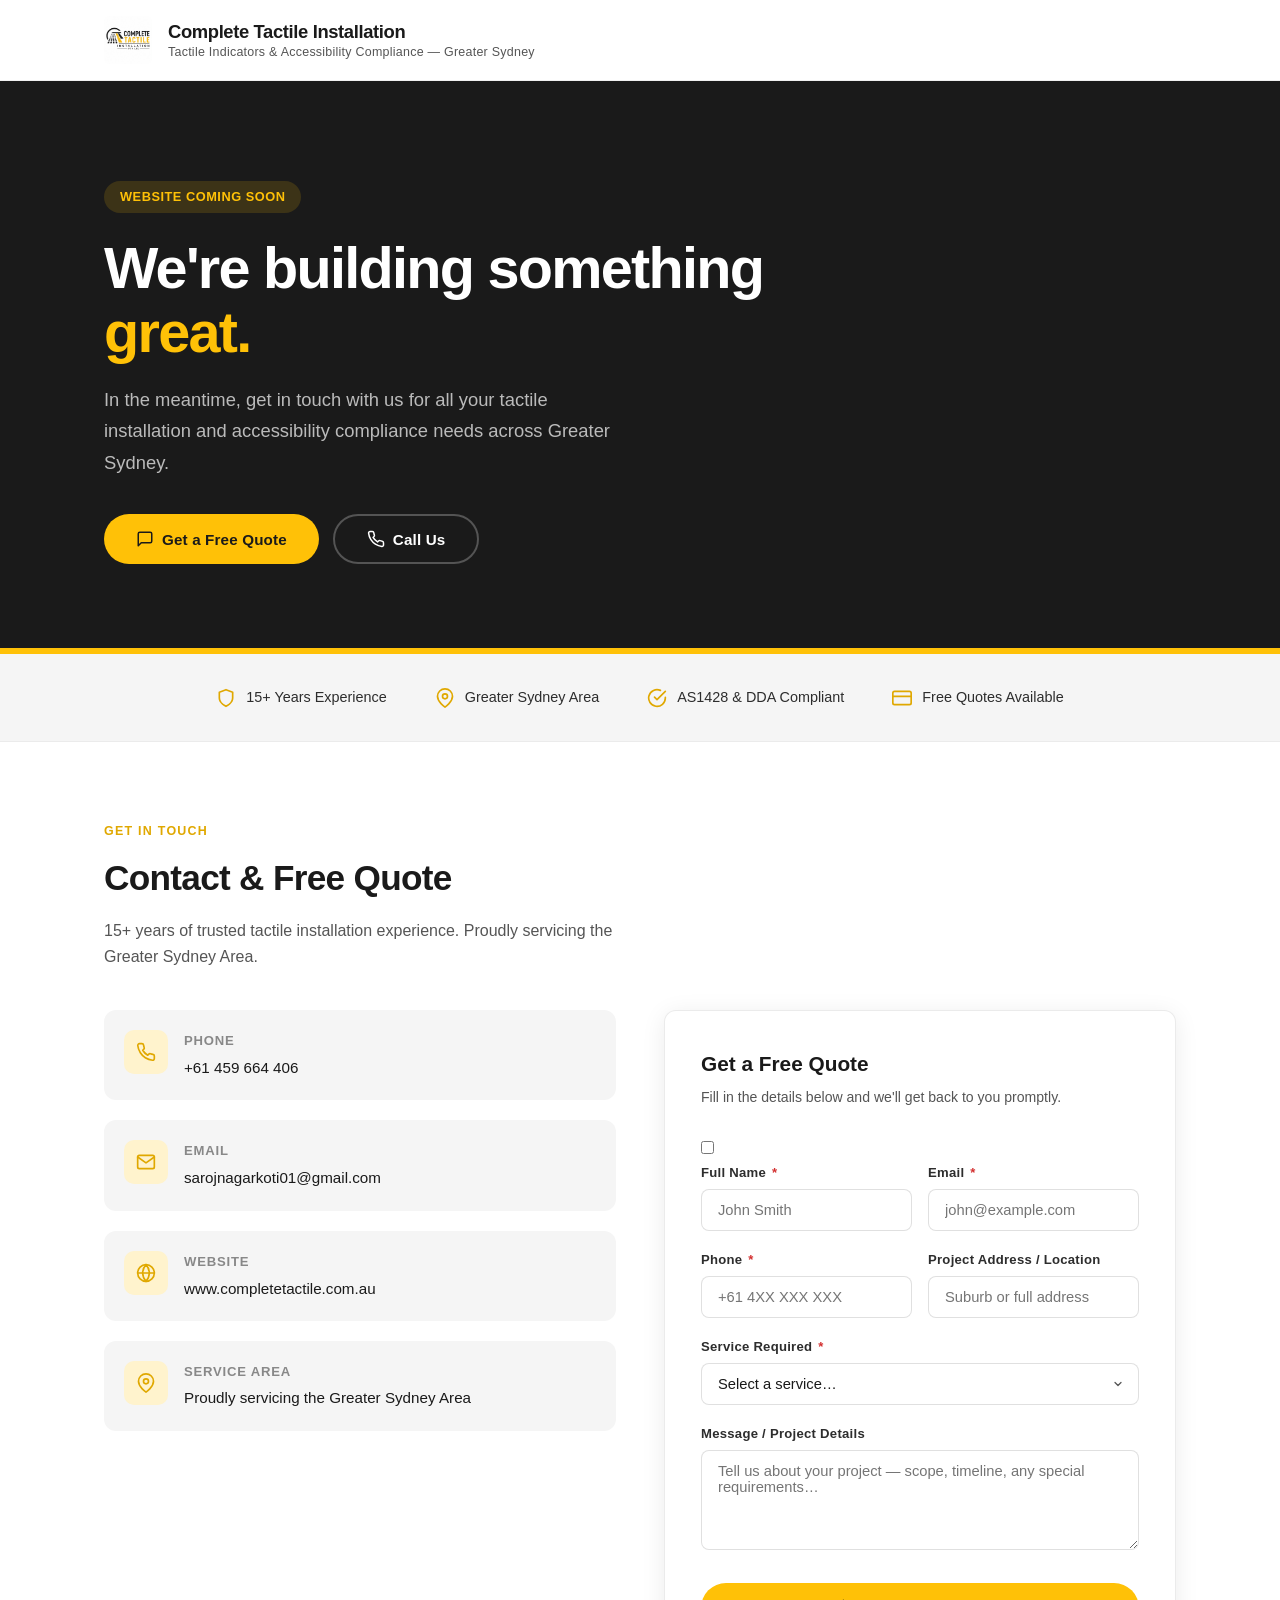
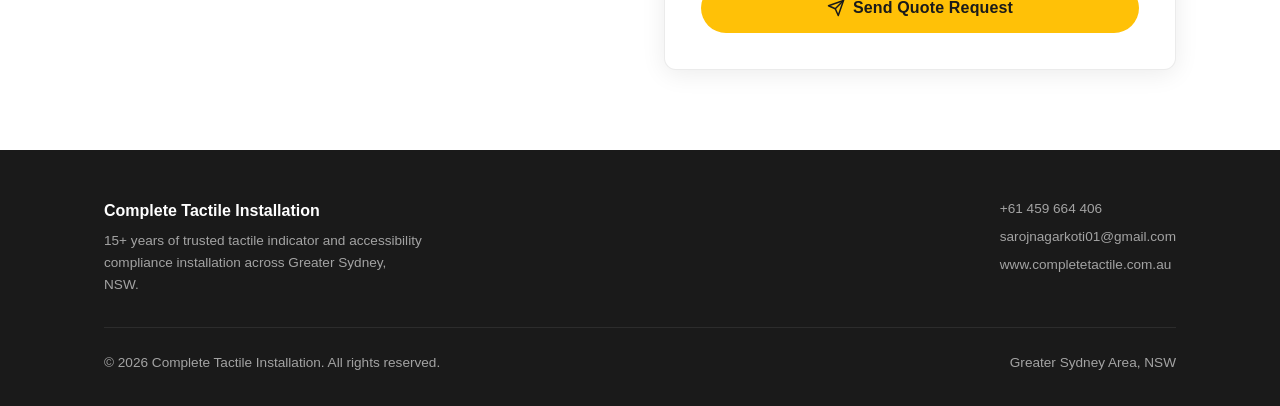
==== index.html @ 3308f2a1 "Initial commit: Complete Tactile Installation - Coming Soon landing page" ====
<!DOCTYPE html>
<html lang="en">
<head>
  <meta charset="UTF-8">
  <meta name="viewport" content="width=device-width, initial-scale=1.0">
  <title>Complete Tactile Installation | Coming Soon — Trusted Tactile & Accessibility Experts in Greater Sydney</title>
  <meta name="description" content="Complete Tactile Installation — 15+ years of trusted tactile ground surface indicator installation across Greater Sydney. TGSIs, stair nosing, braille signage, and AS1428 compliance. Website coming soon.">
  <meta name="robots" content="index, follow">

  <!-- Security Headers -->
  <meta http-equiv="Content-Security-Policy" content="default-src 'self'; style-src 'self' https://fonts.googleapis.com; font-src 'self' https://fonts.gstatic.com; img-src 'self' data:; script-src 'self'; connect-src https://api.web3forms.com;">
  <meta http-equiv="X-Content-Type-Options" content="nosniff">
  <meta http-equiv="X-Frame-Options" content="DENY">
  <meta name="referrer" content="strict-origin-when-cross-origin">

  <!-- Open Graph -->
  <meta property="og:title" content="Complete Tactile Installation | Coming Soon">
  <meta property="og:description" content="15+ years of trusted tactile indicator & accessibility compliance installation across Greater Sydney. Website coming soon — get in touch today.">
  <meta property="og:image" content="https://www.completetactile.com.au/images/logo.png">
  <meta property="og:url" content="https://www.completetactile.com.au">
  <meta property="og:type" content="website">

  <link rel="icon" type="image/png" href="images/logo.png">
  <link rel="preconnect" href="https://fonts.googleapis.com">
  <link rel="preconnect" href="https://fonts.gstatic.com" crossorigin>
  <link href="https://fonts.googleapis.com/css2?family=Poppins:wght@300;400;500;600;700&display=swap" rel="stylesheet">
  <link rel="stylesheet" href="css/style.css">

  <!--
    ============================================================
    FUTURE EXPANSION NOTES
    ============================================================
    Future pages:
      - Home
      - About Us (15 years experience story)
      - Services (full list below)
      - Gallery
      - Service Areas
      - Contact

    Full services list to add:
      - Tactile Ground Surface Indicators (TGSIs) — studs & strips
      - Directional & Warning Tactiles
      - Integrated Tactiles (stainless steel / aluminium)
      - Stair Nosing & Edging
      - Carpet Tactile Systems
      - Thresholds & Transition Strips
      - Handrail Tactile Indicators
      - Braille & Tactile Signage
      - Slip-Resistant Flooring Solutions
      - Urban Edge Protectors
      - Compliance Consultation (AS1428.1 / AS1428.4.1 / NCC / DDA)
      - Commercial / Government / Education / Aged Care / Retail Installations
      - Supply & Installation
      - Maintenance & Repairs

    Reference site for styling direction: dtac.com.au
    ============================================================
  -->
</head>
<body>

  <!-- ====== HEADER ====== -->
  <header class="site-header">
    <div class="container">
      <div class="header-inner">
        <img src="images/logo.png" alt="Complete Tactile Installation logo" width="48" height="48" loading="eager">
        <h1>Complete Tactile Installation<span>Tactile Indicators &amp; Accessibility Compliance — Greater Sydney</span></h1>
      </div>
    </div>
  </header>

  <!-- ====== HERO ====== -->
  <section class="hero">
    <div class="container">
      <div class="hero-content">
        <div class="hero-badge">Website Coming Soon</div>
        <h2>We're building something <em>great.</em></h2>
        <p>In the meantime, get in touch with us for all your tactile installation and accessibility compliance needs across Greater Sydney.</p>
        <div class="hero-actions">
          <button type="button" class="btn btn-gold" id="heroQuoteBtn">
            <svg xmlns="http://www.w3.org/2000/svg" width="18" height="18" viewBox="0 0 24 24" fill="none" stroke="currentColor" stroke-width="2" stroke-linecap="round" stroke-linejoin="round"><path d="M21 15a2 2 0 0 1-2 2H7l-4 4V5a2 2 0 0 1 2-2h14a2 2 0 0 1 2 2z"/></svg>
            Get a Free Quote
          </button>
          <button type="button" class="btn btn-outline" id="heroCallBtn">
            <svg xmlns="http://www.w3.org/2000/svg" width="18" height="18" viewBox="0 0 24 24" fill="none" stroke="currentColor" stroke-width="2" stroke-linecap="round" stroke-linejoin="round"><path d="M22 16.92v3a2 2 0 0 1-2.18 2 19.79 19.79 0 0 1-8.63-3.07 19.5 19.5 0 0 1-6-6A19.79 19.79 0 0 1 2.12 4.18 2 2 0 0 1 4.11 2h3a2 2 0 0 1 2 1.72c.127.96.361 1.903.7 2.81a2 2 0 0 1-.45 2.11L8.09 9.91a16 16 0 0 0 6 6l1.27-1.27a2 2 0 0 1 2.11-.45c.907.339 1.85.573 2.81.7A2 2 0 0 1 22 16.92z"/></svg>
            Call Us
          </button>
        </div>
      </div>
    </div>
  </section>

  <!-- ====== TRUST BAR ====== -->
  <div class="trust-bar">
    <div class="container">
      <div class="trust-items">
        <div class="trust-item">
          <svg xmlns="http://www.w3.org/2000/svg" width="20" height="20" viewBox="0 0 24 24" fill="none" stroke="currentColor" stroke-width="2" stroke-linecap="round" stroke-linejoin="round"><path d="M12 22s8-4 8-10V5l-8-3-8 3v7c0 6 8 10 8 10z"/></svg>
          15+ Years Experience
        </div>
        <div class="trust-item">
          <svg xmlns="http://www.w3.org/2000/svg" width="20" height="20" viewBox="0 0 24 24" fill="none" stroke="currentColor" stroke-width="2" stroke-linecap="round" stroke-linejoin="round"><path d="M21 10c0 7-9 13-9 13s-9-6-9-13a9 9 0 0 1 18 0z"/><circle cx="12" cy="10" r="3"/></svg>
          Greater Sydney Area
        </div>
        <div class="trust-item">
          <svg xmlns="http://www.w3.org/2000/svg" width="20" height="20" viewBox="0 0 24 24" fill="none" stroke="currentColor" stroke-width="2" stroke-linecap="round" stroke-linejoin="round"><path d="M22 11.08V12a10 10 0 1 1-5.93-9.14"/><polyline points="22 4 12 14.01 9 11.01"/></svg>
          AS1428 &amp; DDA Compliant
        </div>
        <div class="trust-item">
          <svg xmlns="http://www.w3.org/2000/svg" width="20" height="20" viewBox="0 0 24 24" fill="none" stroke="currentColor" stroke-width="2" stroke-linecap="round" stroke-linejoin="round"><rect x="1" y="4" width="22" height="16" rx="2" ry="2"/><line x1="1" y1="10" x2="23" y2="10"/></svg>
          Free Quotes Available
        </div>
      </div>
    </div>
  </div>

  <!-- ====== CONTACT + QUOTE FORM ====== -->
  <section class="contact-section" id="contact">
    <div class="container">
      <p class="section-label">Get In Touch</p>
      <h2 class="section-title">Contact &amp; Free Quote</h2>
      <p class="section-subtitle">15+ years of trusted tactile installation experience. Proudly servicing the Greater Sydney Area.</p>

      <div class="contact-grid">

        <!-- Contact Details -->
        <div class="contact-details">
          <div class="contact-card">
            <div class="contact-card-icon">
              <svg xmlns="http://www.w3.org/2000/svg" width="20" height="20" viewBox="0 0 24 24" fill="none" stroke="currentColor" stroke-width="2" stroke-linecap="round" stroke-linejoin="round"><path d="M22 16.92v3a2 2 0 0 1-2.18 2 19.79 19.79 0 0 1-8.63-3.07 19.5 19.5 0 0 1-6-6A19.79 19.79 0 0 1 2.12 4.18 2 2 0 0 1 4.11 2h3a2 2 0 0 1 2 1.72c.127.96.361 1.903.7 2.81a2 2 0 0 1-.45 2.11L8.09 9.91a16 16 0 0 0 6 6l1.27-1.27a2 2 0 0 1 2.11-.45c.907.339 1.85.573 2.81.7A2 2 0 0 1 22 16.92z"/></svg>
            </div>
            <div class="contact-card-body">
              <h3>Phone</h3>
              <a href="tel:+61459664406">+61 459 664 406</a>
            </div>
          </div>

          <div class="contact-card">
            <div class="contact-card-icon">
              <svg xmlns="http://www.w3.org/2000/svg" width="20" height="20" viewBox="0 0 24 24" fill="none" stroke="currentColor" stroke-width="2" stroke-linecap="round" stroke-linejoin="round"><path d="M4 4h16c1.1 0 2 .9 2 2v12c0 1.1-.9 2-2 2H4c-1.1 0-2-.9-2-2V6c0-1.1.9-2 2-2z"/><polyline points="22,6 12,13 2,6"/></svg>
            </div>
            <div class="contact-card-body">
              <h3>Email</h3>
              <a href="mailto:sarojnagarkoti01@gmail.com">sarojnagarkoti01@gmail.com</a>
            </div>
          </div>

          <div class="contact-card">
            <div class="contact-card-icon">
              <svg xmlns="http://www.w3.org/2000/svg" width="20" height="20" viewBox="0 0 24 24" fill="none" stroke="currentColor" stroke-width="2" stroke-linecap="round" stroke-linejoin="round"><circle cx="12" cy="12" r="10"/><line x1="2" y1="12" x2="22" y2="12"/><path d="M12 2a15.3 15.3 0 0 1 4 10 15.3 15.3 0 0 1-4 10 15.3 15.3 0 0 1-4-10 15.3 15.3 0 0 1 4-10z"/></svg>
            </div>
            <div class="contact-card-body">
              <h3>Website</h3>
              <a href="https://www.completetactile.com.au">www.completetactile.com.au</a>
            </div>
          </div>

          <div class="contact-card">
            <div class="contact-card-icon">
              <svg xmlns="http://www.w3.org/2000/svg" width="20" height="20" viewBox="0 0 24 24" fill="none" stroke="currentColor" stroke-width="2" stroke-linecap="round" stroke-linejoin="round"><path d="M21 10c0 7-9 13-9 13s-9-6-9-13a9 9 0 0 1 18 0z"/><circle cx="12" cy="10" r="3"/></svg>
            </div>
            <div class="contact-card-body">
              <h3>Service Area</h3>
              <p>Proudly servicing the Greater Sydney Area</p>
            </div>
          </div>
        </div>

        <!-- Quote Form -->
        <div class="quote-form" id="quote-form">
          <h3>Get a Free Quote</h3>
          <p>Fill in the details below and we'll get back to you promptly.</p>

          <form id="quoteForm" action="https://api.web3forms.com/submit" method="POST" novalidate>

            <!-- Web3Forms access key — replace with your key from https://web3forms.com -->
            <input type="hidden" name="access_key" value="4daf20bf-09f9-4e9e-9182-33803d2c08d2">
            <input type="hidden" name="subject" value="New Quote Request - Complete Tactile Installation">
            <input type="hidden" name="redirect" value="https://www.completetactile.com.au/thank-you.html">

            <!-- Honeypot — spam protection -->
            <input type="checkbox" name="botcheck" style="display:none;">

            <div class="form-row">
              <div class="form-group">
                <label for="q_name">Full Name <span class="required">*</span></label>
                <input type="text" id="q_name" name="name" required autocomplete="name" placeholder="John Smith">
                <div class="form-error" id="err-name">Please enter your name.</div>
              </div>
              <div class="form-group">
                <label for="q_email">Email <span class="required">*</span></label>
                <input type="email" id="q_email" name="email" required autocomplete="email" placeholder="john@example.com">
                <div class="form-error" id="err-email">Please enter a valid email.</div>
              </div>
            </div>

            <div class="form-row">
              <div class="form-group">
                <label for="q_phone">Phone <span class="required">*</span></label>
                <input type="tel" id="q_phone" name="phone" required autocomplete="tel" placeholder="+61 4XX XXX XXX">
                <div class="form-error" id="err-phone">Please enter a valid phone number.</div>
              </div>
              <div class="form-group">
                <label for="q_location">Project Address / Location</label>
                <input type="text" id="q_location" name="location" autocomplete="street-address" placeholder="Suburb or full address">
              </div>
            </div>

            <div class="form-group">
              <label for="q_service">Service Required <span class="required">*</span></label>
              <select id="q_service" name="service" required>
                <option value="" disabled selected>Select a service…</option>
                <option value="tgsi-studs-strips">TGSIs — Studs &amp; Strips</option>
                <option value="directional-warning">Directional &amp; Warning Tactiles</option>
                <option value="integrated-tactiles">Integrated Tactiles (SS / Aluminium)</option>
                <option value="stair-nosing">Stair Nosing &amp; Edging</option>
                <option value="carpet-tactile">Carpet Tactile Systems</option>
                <option value="thresholds">Thresholds &amp; Transition Strips</option>
                <option value="handrail-tactile">Handrail Tactile Indicators</option>
                <option value="braille-signage">Braille &amp; Tactile Signage</option>
                <option value="slip-resistant">Slip-Resistant Flooring</option>
                <option value="compliance">Compliance Consultation</option>
                <option value="maintenance">Maintenance &amp; Repairs</option>
                <option value="other">Other</option>
              </select>
              <div class="form-error" id="err-service">Please select a service.</div>
            </div>

            <div class="form-group">
              <label for="q_message">Message / Project Details</label>
              <textarea id="q_message" name="message" placeholder="Tell us about your project — scope, timeline, any special requirements…"></textarea>
            </div>

            <button type="submit" class="btn btn-gold btn-submit">
              <svg xmlns="http://www.w3.org/2000/svg" width="18" height="18" viewBox="0 0 24 24" fill="none" stroke="currentColor" stroke-width="2" stroke-linecap="round" stroke-linejoin="round"><line x1="22" y1="2" x2="11" y2="13"/><polygon points="22 2 15 22 11 13 2 9 22 2"/></svg>
              Send Quote Request
            </button>
          </form>

          <!-- Status messages (shown after submission) -->
          <div class="form-status" id="formStatus" role="alert"></div>
        </div>
      </div>
    </div>
  </section>

  <!-- ====== FOOTER ====== -->
  <footer class="site-footer">
    <div class="container">
      <div class="footer-top">
        <div class="footer-brand">
          <h3>Complete Tactile Installation</h3>
          <p>15+ years of trusted tactile indicator and accessibility compliance installation across Greater Sydney, NSW.</p>
        </div>
        <div class="footer-contact">
          <a href="tel:+61459664406">+61 459 664 406</a>
          <a href="mailto:sarojnagarkoti01@gmail.com">sarojnagarkoti01@gmail.com</a>
          <a href="https://www.completetactile.com.au">www.completetactile.com.au</a>
        </div>
      </div>
      <div class="footer-bottom">
        <p>&copy; 2026 Complete Tactile Installation. All rights reserved.</p>
        <p>Greater Sydney Area, NSW</p>
      </div>
    </div>
  </footer>

  <!-- ====== CONFIRMATION MODAL ====== -->
  <div class="modal-overlay" id="confirmModal" role="dialog" aria-modal="true" aria-labelledby="modalTitle">
    <div class="modal-box">
      <h3 id="modalTitle"></h3>
      <p id="modalDesc"></p>
      <div class="modal-detail" id="modalDetail"></div>
      <div class="modal-actions">
        <button type="button" class="btn btn-cancel" id="modalCancel">Cancel</button>
        <a href="#" class="btn btn-gold" id="modalConfirm">Proceed</a>
      </div>
    </div>
  </div>

  <script src="js/main.js"></script>
</body>
</html>
---- css/style.css ----
/* ========================================
   Complete Tactile Installation — Main Stylesheet
   ======================================== */

*, *::before, *::after { margin: 0; padding: 0; box-sizing: border-box; }

:root {
  --gold: #FFC107;
  --gold-dark: #E0A800;
  --gold-light: #FFF3CD;
  --black: #1A1A1A;
  --charcoal: #2D2D2D;
  --grey-dark: #555;
  --grey: #888;
  --grey-light: #F5F5F5;
  --white: #FFFFFF;
  --font: 'Poppins', sans-serif;
  --radius: 12px;
  --radius-sm: 8px;
  --shadow: 0 4px 24px rgba(0,0,0,0.08);
  --shadow-lg: 0 8px 40px rgba(0,0,0,0.12);
  --transition: 0.25s ease;
}

html { scroll-behavior: smooth; }

body {
  font-family: var(--font);
  color: var(--black);
  background: var(--white);
  line-height: 1.6;
  -webkit-font-smoothing: antialiased;
}

/* --- Utility --- */
.container { width: 100%; max-width: 1120px; margin: 0 auto; padding: 0 24px; }
.sr-only { position: absolute; width: 1px; height: 1px; padding: 0; margin: -1px; overflow: hidden; clip: rect(0,0,0,0); border: 0; }

/* --- Header --- */
.site-header {
  position: sticky; top: 0; z-index: 100;
  background: var(--white);
  border-bottom: 1px solid rgba(0,0,0,0.06);
  padding: 16px 0;
}
.header-inner {
  display: flex; align-items: center; gap: 16px;
}
.site-header img {
  height: 48px; width: auto;
  border-radius: 6px;
}
.site-header h1 {
  font-size: 1.15rem; font-weight: 600;
  color: var(--black); letter-spacing: -0.02em;
  line-height: 1.3;
}
.site-header h1 span {
  display: block; font-weight: 400; font-size: 0.78rem;
  color: var(--grey-dark); letter-spacing: 0.02em;
}

/* --- Hero --- */
.hero {
  background: var(--black);
  color: var(--white);
  padding: 100px 0 90px;
  position: relative;
  overflow: hidden;
}
.hero::after {
  content: '';
  position: absolute; bottom: 0; left: 0; right: 0;
  height: 6px; background: var(--gold);
}
.hero-content { max-width: 680px; }
.hero-badge {
  display: inline-block;
  background: rgba(255,193,7,0.15);
  color: var(--gold);
  font-size: 0.8rem; font-weight: 600;
  padding: 6px 16px; border-radius: 100px;
  margin-bottom: 24px; letter-spacing: 0.04em;
  text-transform: uppercase;
}
.hero h2 {
  font-size: clamp(2.4rem, 5vw, 3.6rem);
  font-weight: 700; line-height: 1.1;
  letter-spacing: -0.03em;
  margin-bottom: 20px;
}
.hero h2 em {
  font-style: normal; color: var(--gold);
}
.hero p {
  font-size: 1.15rem; color: rgba(255,255,255,0.7);
  max-width: 520px; line-height: 1.7;
  margin-bottom: 36px;
}
.hero-actions { display: flex; flex-wrap: wrap; gap: 14px; }

/* --- Buttons --- */
.btn {
  display: inline-flex; align-items: center; gap: 8px;
  font-family: var(--font); font-size: 0.95rem; font-weight: 600;
  padding: 14px 32px; border-radius: 100px;
  text-decoration: none; border: none;
  cursor: pointer; transition: all var(--transition);
  letter-spacing: 0.01em;
}
.btn-gold {
  background: var(--gold); color: var(--black);
}
.btn-gold:hover { background: var(--gold-dark); transform: translateY(-2px); box-shadow: 0 6px 20px rgba(255,193,7,0.35); }
.btn-gold:focus-visible { outline: 3px solid var(--gold); outline-offset: 3px; }

.btn-outline {
  background: transparent; color: var(--white);
  border: 2px solid rgba(255,255,255,0.25);
}
.btn-outline:hover { border-color: var(--white); background: rgba(255,255,255,0.06); }
.btn-outline:focus-visible { outline: 3px solid var(--white); outline-offset: 3px; }

/* --- Trust Bar --- */
.trust-bar {
  background: var(--grey-light);
  padding: 32px 0;
  border-bottom: 1px solid rgba(0,0,0,0.04);
}
.trust-items {
  display: flex; flex-wrap: wrap; justify-content: center;
  gap: 32px 48px; text-align: center;
}
.trust-item {
  display: flex; align-items: center; gap: 10px;
  font-size: 0.9rem; font-weight: 500; color: var(--charcoal);
}
.trust-item svg { flex-shrink: 0; color: var(--gold-dark); }

/* --- Contact Section --- */
.contact-section {
  padding: 80px 0;
}
.section-label {
  font-size: 0.78rem; font-weight: 600;
  text-transform: uppercase; letter-spacing: 0.1em;
  color: var(--gold-dark); margin-bottom: 8px;
}
.section-title {
  font-size: clamp(1.6rem, 3vw, 2.2rem);
  font-weight: 700; letter-spacing: -0.02em;
  margin-bottom: 12px; color: var(--black);
}
.section-subtitle {
  font-size: 1rem; color: var(--grey-dark);
  max-width: 520px; margin-bottom: 40px;
}
.contact-grid {
  display: grid;
  grid-template-columns: 1fr 1fr;
  gap: 48px;
}
.contact-details { display: flex; flex-direction: column; gap: 20px; }
.contact-card {
  display: flex; align-items: flex-start; gap: 16px;
  padding: 20px; border-radius: var(--radius);
  background: var(--grey-light);
  transition: box-shadow var(--transition);
}
.contact-card:hover { box-shadow: var(--shadow); }
.contact-card-icon {
  width: 44px; height: 44px; border-radius: 10px;
  background: var(--gold-light); color: var(--gold-dark);
  display: flex; align-items: center; justify-content: center;
  flex-shrink: 0;
}
.contact-card-body h3 {
  font-size: 0.82rem; font-weight: 600;
  text-transform: uppercase; letter-spacing: 0.06em;
  color: var(--grey); margin-bottom: 4px;
}
.contact-card-body a, .contact-card-body p {
  font-size: 0.95rem; color: var(--black);
  text-decoration: none; font-weight: 500;
}
.contact-card-body a:hover { color: var(--gold-dark); }

/* --- Quote Form --- */
.quote-form {
  background: var(--white);
  border: 1px solid rgba(0,0,0,0.08);
  border-radius: var(--radius);
  padding: 36px;
  box-shadow: var(--shadow);
}
.quote-form h3 {
  font-size: 1.3rem; font-weight: 700;
  margin-bottom: 6px; color: var(--black);
}
.quote-form > p {
  font-size: 0.88rem; color: var(--grey-dark);
  margin-bottom: 28px;
}
.form-group { margin-bottom: 18px; }
.form-group label {
  display: block; font-size: 0.82rem; font-weight: 600;
  color: var(--charcoal); margin-bottom: 6px;
  letter-spacing: 0.02em;
}
.form-group label .required { color: #D32F2F; margin-left: 2px; }
.form-group input,
.form-group select,
.form-group textarea {
  width: 100%; font-family: var(--font);
  font-size: 0.92rem; padding: 12px 16px;
  border: 1.5px solid rgba(0,0,0,0.12);
  border-radius: var(--radius-sm);
  background: var(--white); color: var(--black);
  transition: border-color var(--transition), box-shadow var(--transition);
  -webkit-appearance: none; appearance: none;
}
.form-group input:focus,
.form-group select:focus,
.form-group textarea:focus {
  outline: none;
  border-color: var(--gold);
  box-shadow: 0 0 0 3px rgba(255,193,7,0.2);
}
.form-group input.invalid,
.form-group select.invalid,
.form-group textarea.invalid {
  border-color: #D32F2F;
}
.form-group textarea { resize: vertical; min-height: 100px; }
.form-group select {
  background-image: url("data:image/svg+xml,%3Csvg xmlns='http://www.w3.org/2000/svg' width='12' height='12' viewBox='0 0 24 24' fill='none' stroke='%23555' stroke-width='2.5' stroke-linecap='round' stroke-linejoin='round'%3E%3Cpolyline points='6 9 12 15 18 9'/%3E%3C/svg%3E");
  background-repeat: no-repeat;
  background-position: right 14px center;
  padding-right: 40px;
}
.form-error {
  font-size: 0.78rem; color: #D32F2F;
  margin-top: 4px; display: none;
}
.form-row { display: grid; grid-template-columns: 1fr 1fr; gap: 16px; }

/* --- Confirmation Modal --- */
.modal-overlay {
  display: none; position: fixed; inset: 0; z-index: 1000;
  background: rgba(0,0,0,0.55); backdrop-filter: blur(4px);
  align-items: center; justify-content: center; padding: 24px;
}
.modal-overlay.active { display: flex; }
.modal-box {
  background: var(--white); border-radius: var(--radius);
  padding: 36px; max-width: 440px; width: 100%;
  box-shadow: var(--shadow-lg); text-align: center;
}
.modal-box h3 { font-size: 1.15rem; font-weight: 700; margin-bottom: 8px; }
.modal-box p { font-size: 0.92rem; color: var(--grey-dark); margin-bottom: 6px; line-height: 1.6; }
.modal-box .modal-detail {
  font-size: 1.05rem; font-weight: 600; color: var(--black);
  margin: 12px 0 24px; word-break: break-all;
}
.modal-box .modal-detail a {
  color: var(--gold-dark); text-decoration: none;
}
.modal-box .modal-detail a:hover { text-decoration: underline; }
.modal-actions { display: flex; gap: 12px; justify-content: center; }
.modal-actions .btn { font-size: 0.88rem; padding: 12px 28px; }
.btn-cancel {
  background: var(--grey-light); color: var(--charcoal);
}
.btn-cancel:hover { background: #e8e8e8; }

/* --- Form Status Messages --- */
.form-status {
  display: none; text-align: center; padding: 24px 20px;
  border-radius: var(--radius-sm); margin-top: 16px;
  font-size: 0.9rem; font-weight: 500;
}
.form-status.status-success {
  display: block; background: #E8F5E9; color: #2E7D32;
  border: 1px solid #C8E6C9;
}
.form-status.status-error {
  display: block; background: #FFEBEE; color: #C62828;
  border: 1px solid #FFCDD2;
}
.form-status.status-loading {
  display: block; background: var(--grey-light); color: var(--charcoal);
}

.btn-submit {
  width: 100%; justify-content: center;
  margin-top: 8px; font-size: 1rem;
  padding: 16px 32px;
}

/* --- Footer --- */
.site-footer {
  background: var(--black); color: rgba(255,255,255,0.6);
  padding: 48px 0 32px; font-size: 0.85rem;
}
.footer-top {
  display: flex; flex-wrap: wrap; justify-content: space-between;
  gap: 24px; padding-bottom: 32px;
  border-bottom: 1px solid rgba(255,255,255,0.08);
  margin-bottom: 24px;
}
.footer-brand h3 {
  color: var(--white); font-size: 1rem; font-weight: 600;
  margin-bottom: 6px;
}
.footer-brand p { max-width: 320px; line-height: 1.6; }
.footer-contact { display: flex; flex-direction: column; gap: 6px; }
.footer-contact a {
  color: rgba(255,255,255,0.6); text-decoration: none;
  transition: color var(--transition);
}
.footer-contact a:hover { color: var(--gold); }
.footer-bottom {
  display: flex; flex-wrap: wrap; justify-content: space-between;
  gap: 12px; align-items: center;
}
.footer-bottom a { color: var(--gold); text-decoration: none; }

/* --- Thank You Page --- */
.thank-you-main {
  flex: 1; display: flex; align-items: center; justify-content: center;
  padding: 60px 24px;
}
.thank-you-card {
  text-align: center; max-width: 520px;
}
.thank-you-icon {
  width: 80px; height: 80px; border-radius: 50%;
  background: #E8F5E9; color: #2E7D32;
  display: flex; align-items: center; justify-content: center;
  margin: 0 auto 28px;
}
.thank-you-card h2 {
  font-size: clamp(1.8rem, 4vw, 2.4rem);
  font-weight: 700; letter-spacing: -0.02em;
  margin-bottom: 12px;
}
.thank-you-card p {
  font-size: 1.05rem; color: var(--grey-dark);
  line-height: 1.7; margin-bottom: 8px;
}
.thank-you-card .tagline {
  font-size: 0.88rem; color: var(--gold-dark);
  font-weight: 600; margin: 24px 0 32px;
}
.btn-home {
  display: inline-flex; align-items: center; gap: 8px;
  font-family: var(--font); font-size: 0.95rem; font-weight: 600;
  padding: 14px 32px; border-radius: 100px;
  text-decoration: none; cursor: pointer;
  transition: all var(--transition); letter-spacing: 0.01em;
  background: var(--gold); color: var(--black);
}
.btn-home:hover { background: var(--gold-dark); transform: translateY(-2px); box-shadow: 0 6px 20px rgba(255,193,7,0.35); }
.btn-home:focus-visible { outline: 3px solid var(--gold); outline-offset: 3px; }

/* --- Responsive --- */
@media (max-width: 900px) {
  .contact-grid { grid-template-columns: 1fr; gap: 40px; }
}
@media (max-width: 640px) {
  .hero { padding: 72px 0 64px; }
  .hero h2 { font-size: 2rem; }
  .hero p { font-size: 1rem; }
  .form-row { grid-template-columns: 1fr; }
  .quote-form { padding: 24px; }
  .trust-items { gap: 20px 32px; }
  .site-header h1 { font-size: 1rem; }
  .site-header h1 span { font-size: 0.72rem; }
  .site-header img { height: 40px; }
  .footer-top { flex-direction: column; }
}

@media (prefers-reduced-motion: reduce) {
  *, *::before, *::after { transition-duration: 0.01ms !important; animation-duration: 0.01ms !important; scroll-behavior: auto !important; }
}
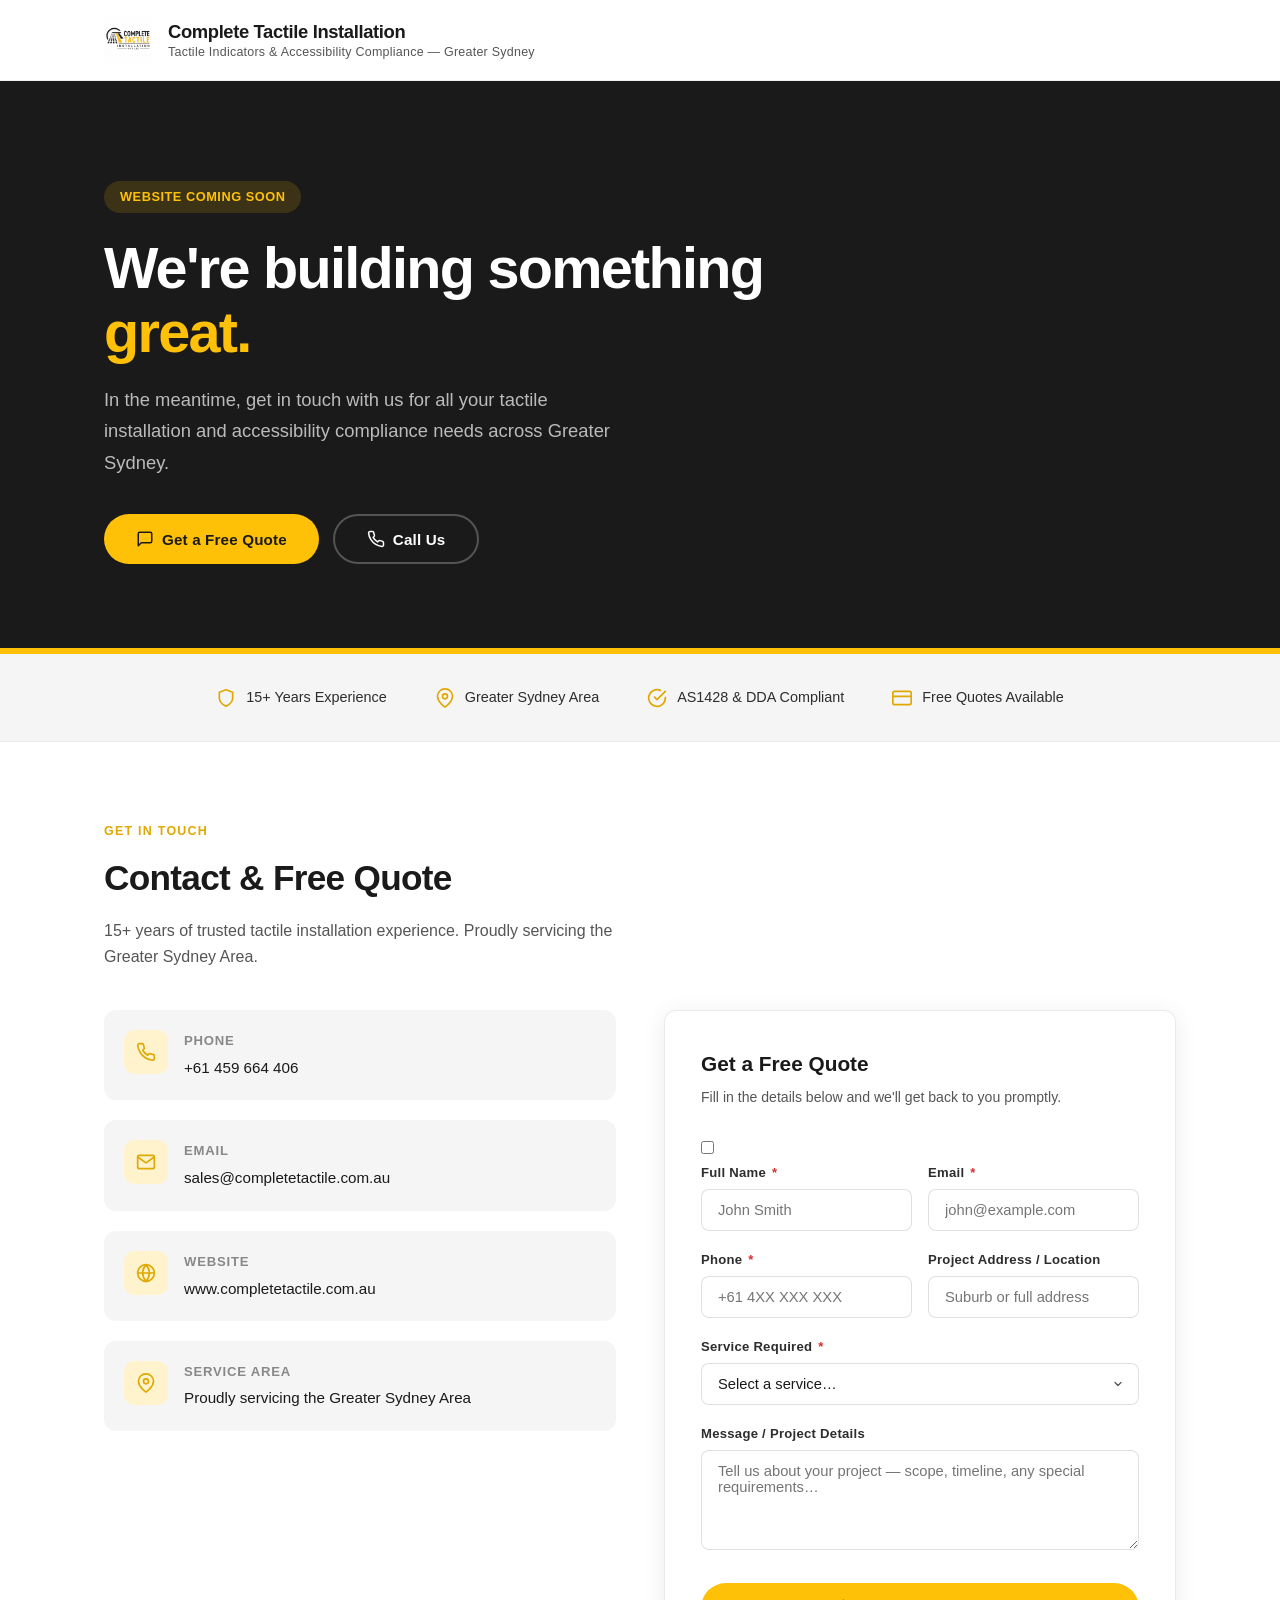
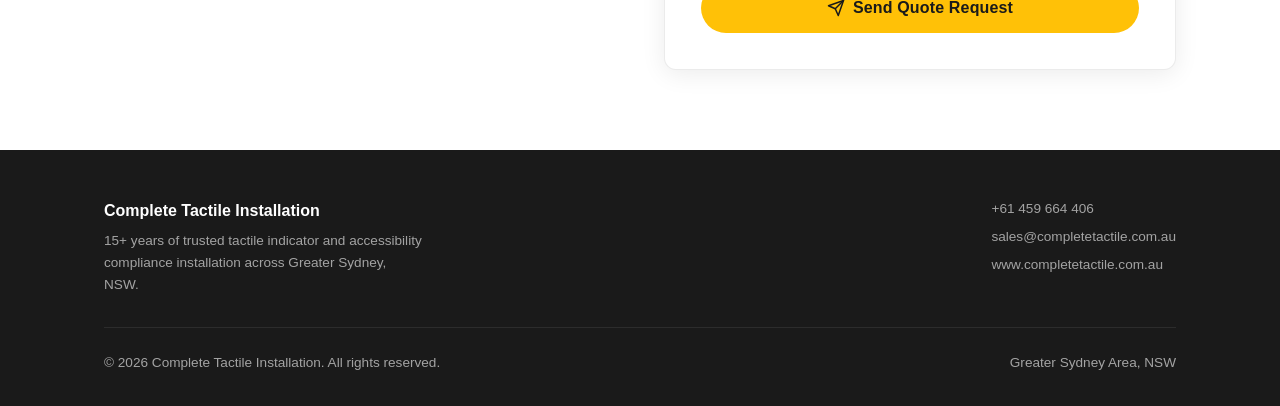
==== commit 82cceb52: "Update business email to sales@completetactile.com.au Replace Gmail address across contact links, fo" ====
--- a/index.html
+++ b/index.html
@@ -142,7 +142,7 @@
             </div>
             <div class="contact-card-body">
               <h3>Email</h3>
-              <a href="mailto:sarojnagarkoti01@gmail.com">sarojnagarkoti01@gmail.com</a>
+              <a href="mailto:sales@completetactile.com.au">sales@completetactile.com.au</a>
             </div>
           </div>
 
@@ -255,7 +255,7 @@
         </div>
         <div class="footer-contact">
           <a href="tel:+61459664406">+61 459 664 406</a>
-          <a href="mailto:sarojnagarkoti01@gmail.com">sarojnagarkoti01@gmail.com</a>
+          <a href="mailto:sales@completetactile.com.au">sales@completetactile.com.au</a>
           <a href="https://www.completetactile.com.au">www.completetactile.com.au</a>
         </div>
       </div>
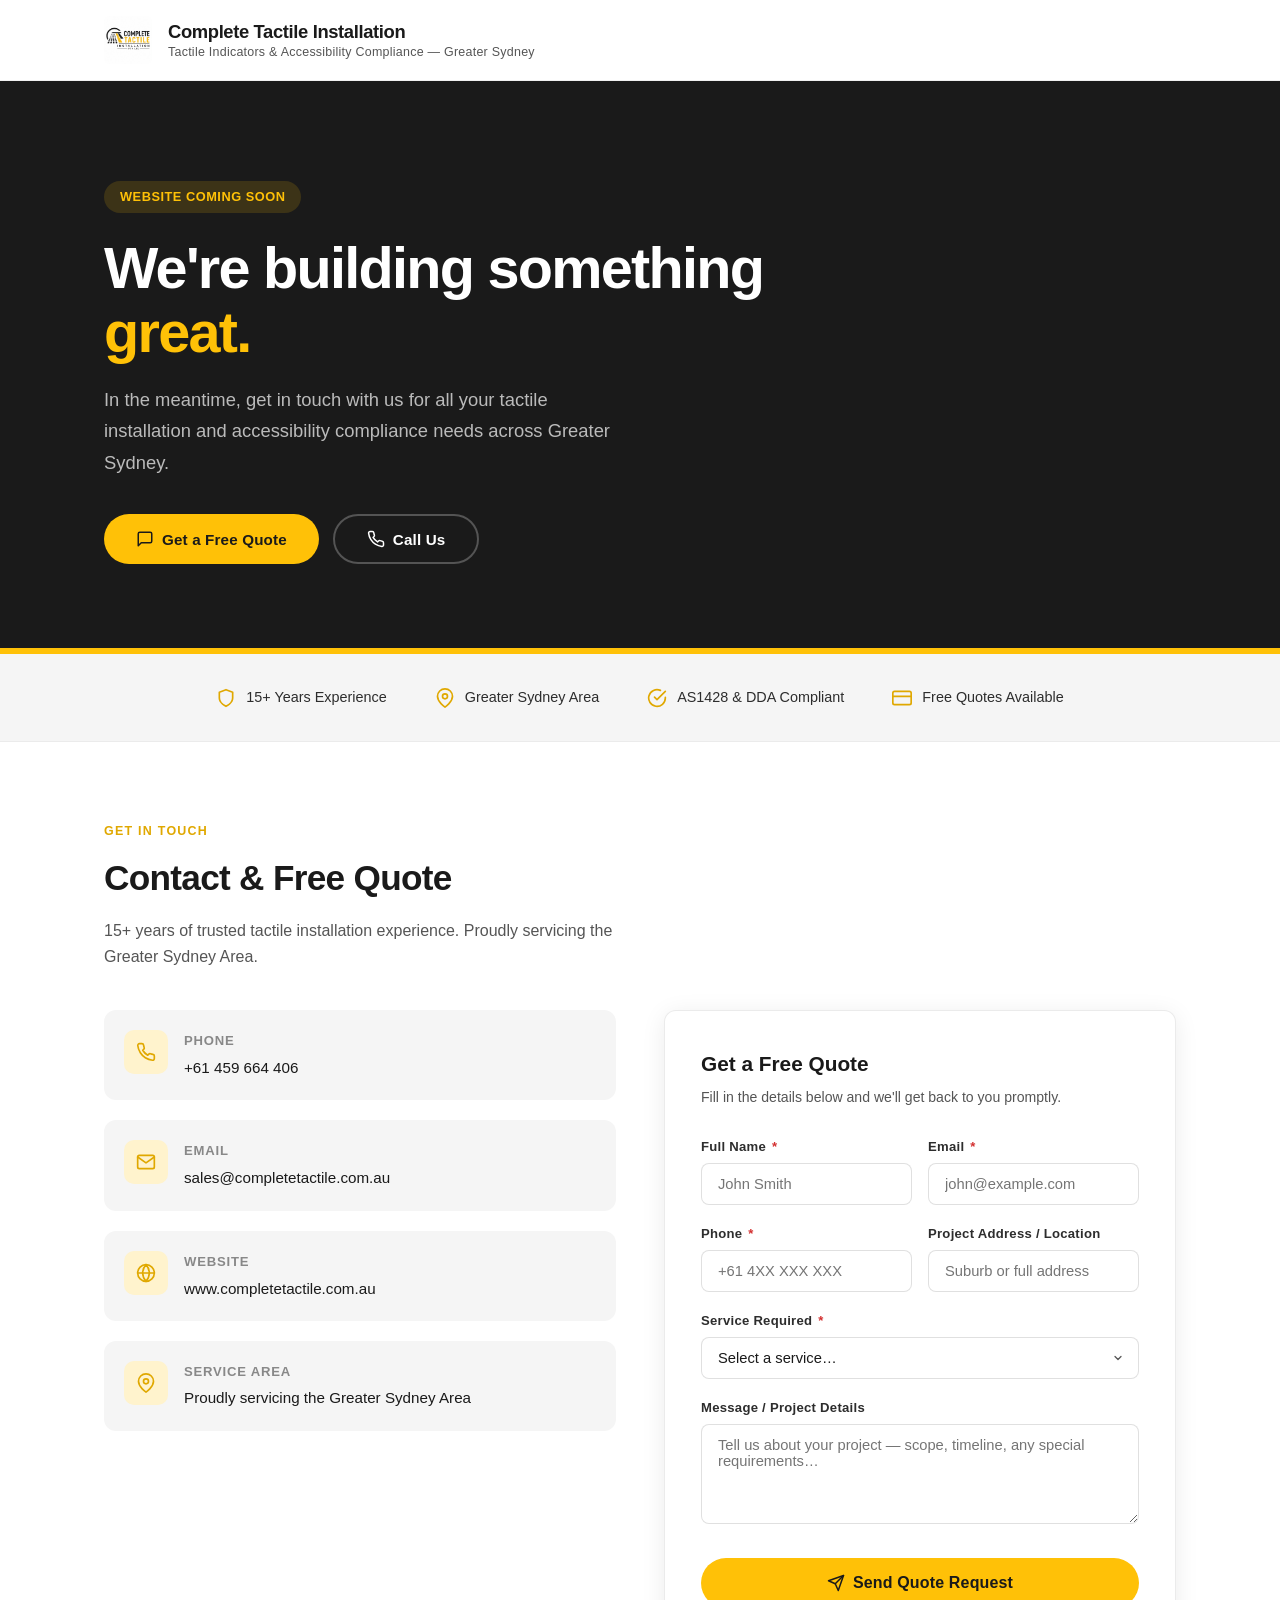
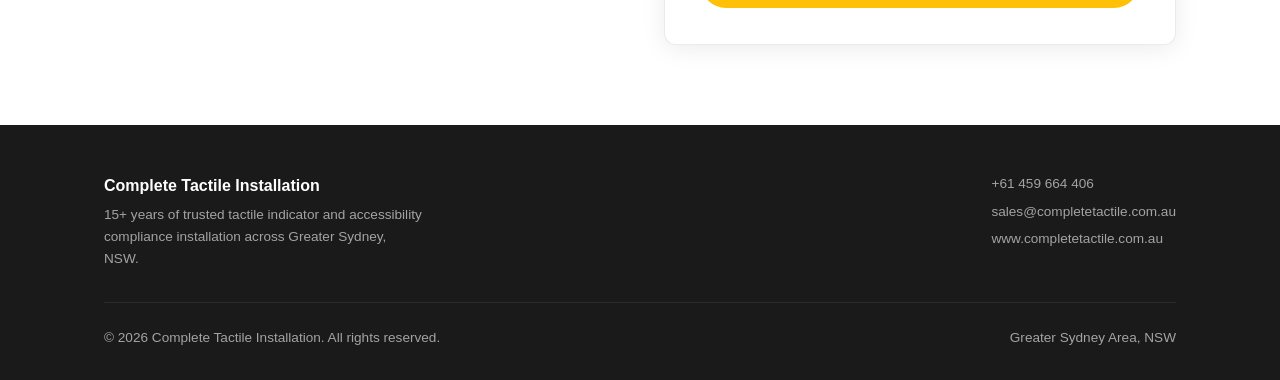
==== commit 31d0ea31: "Hide honeypot checkbox off-screen to fix visible tick mark Move spam-protection botcheck field out o" ====
--- a/index.html
+++ b/index.html
@@ -179,8 +179,10 @@
             <input type="hidden" name="subject" value="New Quote Request - Complete Tactile Installation">
             <input type="hidden" name="redirect" value="https://www.completetactile.com.au/thank-you.html">
 
-            <!-- Honeypot — spam protection -->
-            <input type="checkbox" name="botcheck" style="display:none;">
+            <!-- Honeypot — spam protection (hidden from users, visible to bots) -->
+            <div class="hp-field" aria-hidden="true">
+              <input type="checkbox" name="botcheck" tabindex="-1" autocomplete="off">
+            </div>
 
             <div class="form-row">
               <div class="form-group">
--- a/css/style.css
+++ b/css/style.css
@@ -201,6 +201,14 @@
   font-size: 0.88rem; color: var(--grey-dark);
   margin-bottom: 28px;
 }
+.hp-field {
+  position: absolute;
+  left: -9999px;
+  width: 1px;
+  height: 1px;
+  overflow: hidden;
+}
+
 .form-group { margin-bottom: 18px; }
 .form-group label {
   display: block; font-size: 0.82rem; font-weight: 600;
